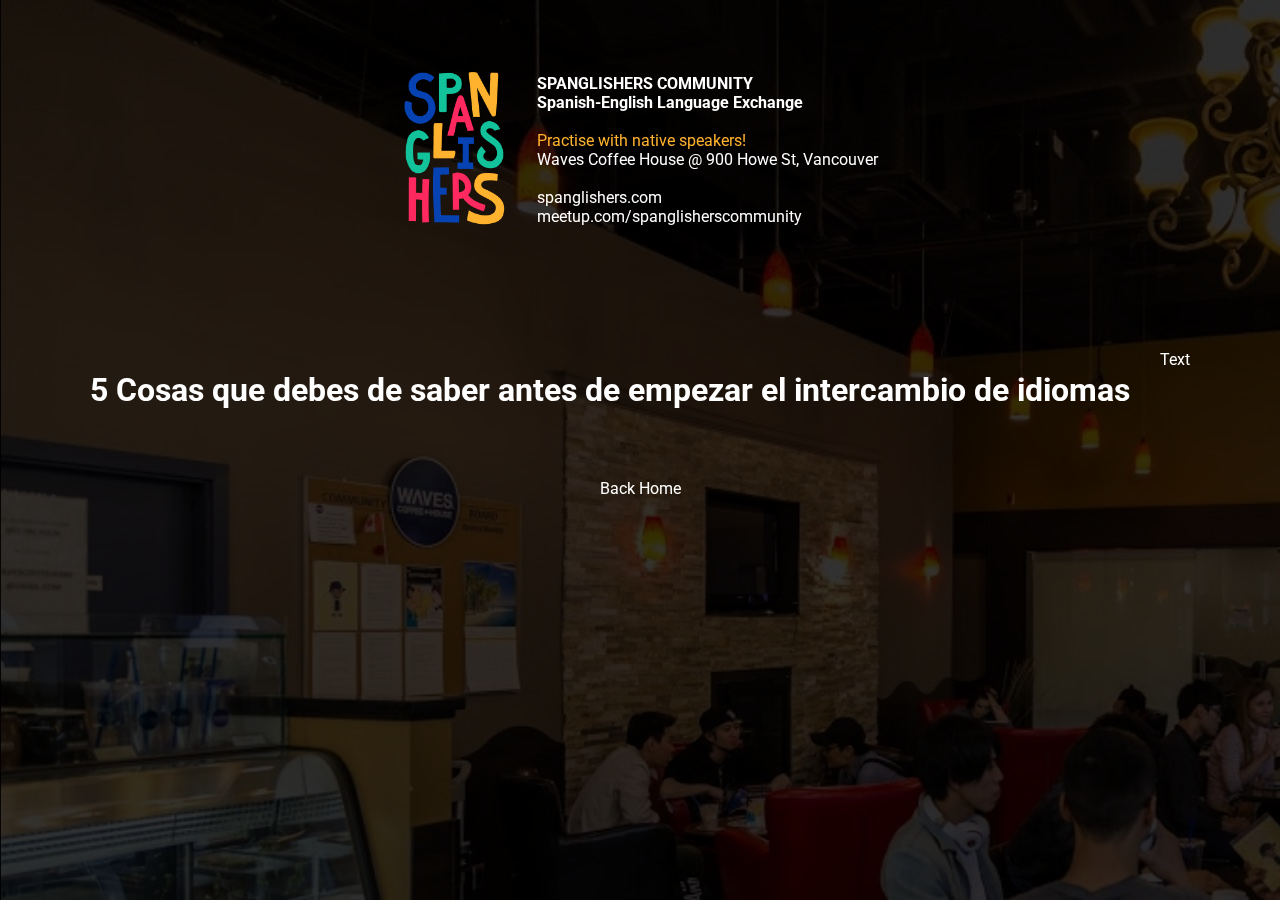
==== rules.html @ e2813980 "create rules page" ====
<!DOCTYPE html>
<html lang="en">
<head>
    <meta charset="UTF-8">
    <meta http-equiv="X-UA-Compatible" content="IE=edge">
    <meta name="viewport" content="width=device-width, initial-scale=1.0">
    <title>Spanglishers Community</title>
    <link rel="icon" type="image/x-icon" href="img/icon.png">
    <link rel="stylesheet" href="./css/style.css">
    <link rel="preconnect" href="https://fonts.googleapis.com"><link rel="preconnect" href="https://fonts.gstatic.com" crossorigin><link href="https://fonts.googleapis.com/css2?family=Roboto:wght@400;500;700&display=swap" rel="stylesheet">
</head>
<body background="./img/Waveslq.jpg">
    <div class="overlay">
        <header id="header">
            <div>
                <img class="logo" src="./img/logo-full-color-350x510.png" alt="Spanglishers Logo">
            </div>
            <div class="text">
                <p class="strong">SPANGLISHERS COMMUNITY</p>
                <p class="strong">Spanish-English Language Exchange</p>
                <br>
                <p class="color resp">Practise with native speakers!</p>
                <p class="resp">Waves Coffee House @ 900 Howe St, Vancouver</p>
                <br>
                <p class="resp">spanglishers.com</p>
                <p class="resp">meetup.com/spanglisherscommunity</p>
            </div>
        </header>
        <section class="fivethings">
            <h1>5 Cosas que debes de saber antes de empezar el intercambio de idiomas</h1>
            <p>Text</p>


        </section>


        <div class="links">
            <a class="backhome" href="./index.html">Back Home</a>
        </div>

    </div>
</body>
</html>
---- css/style.css ----
body {
    font-family: 'Roboto', sans-serif;
}

header {
    height: 300px;
    display: flex;
    align-items: center;
    justify-content: center;
}

.overlay {
    position: fixed;
    top: 0;
    left: 0;
    width: 100%;
    height: 100%;
    background-color: rgba(0, 0, 0, 0.8);
  }

.text {
    color: white;
}

img.logo {
    width: 105px;
}

img.here {
    display: block;
    margin: 0 auto;
}

p {
    padding-left: 30px;
    margin: 0;
}

.color {
    color: #ffb22e;
}

p.strong {
    font-weight: 700;
}

section {
    margin-top: 50px;
    display: flex;
    justify-content: center;
}

div.links {
    padding: 3rem;
    display: flex;
    justify-content: center;
}

a.rules {
    color: white;
    font-size: 3rem;
    text-decoration: none;
}

a.backhome {
    color: white;
    font-size: 1rem;
    text-decoration: none;
}

section.fivethings {
    color: white;
}



@media only screen and (max-width: 920px) {
    p {
        padding-left: 10px;
    }
    p.resp {
        font-size: 13px;
    }
    section {
        flex-direction: column;
        align-items: center;
        margin-top: 0px;
    }
  
  }
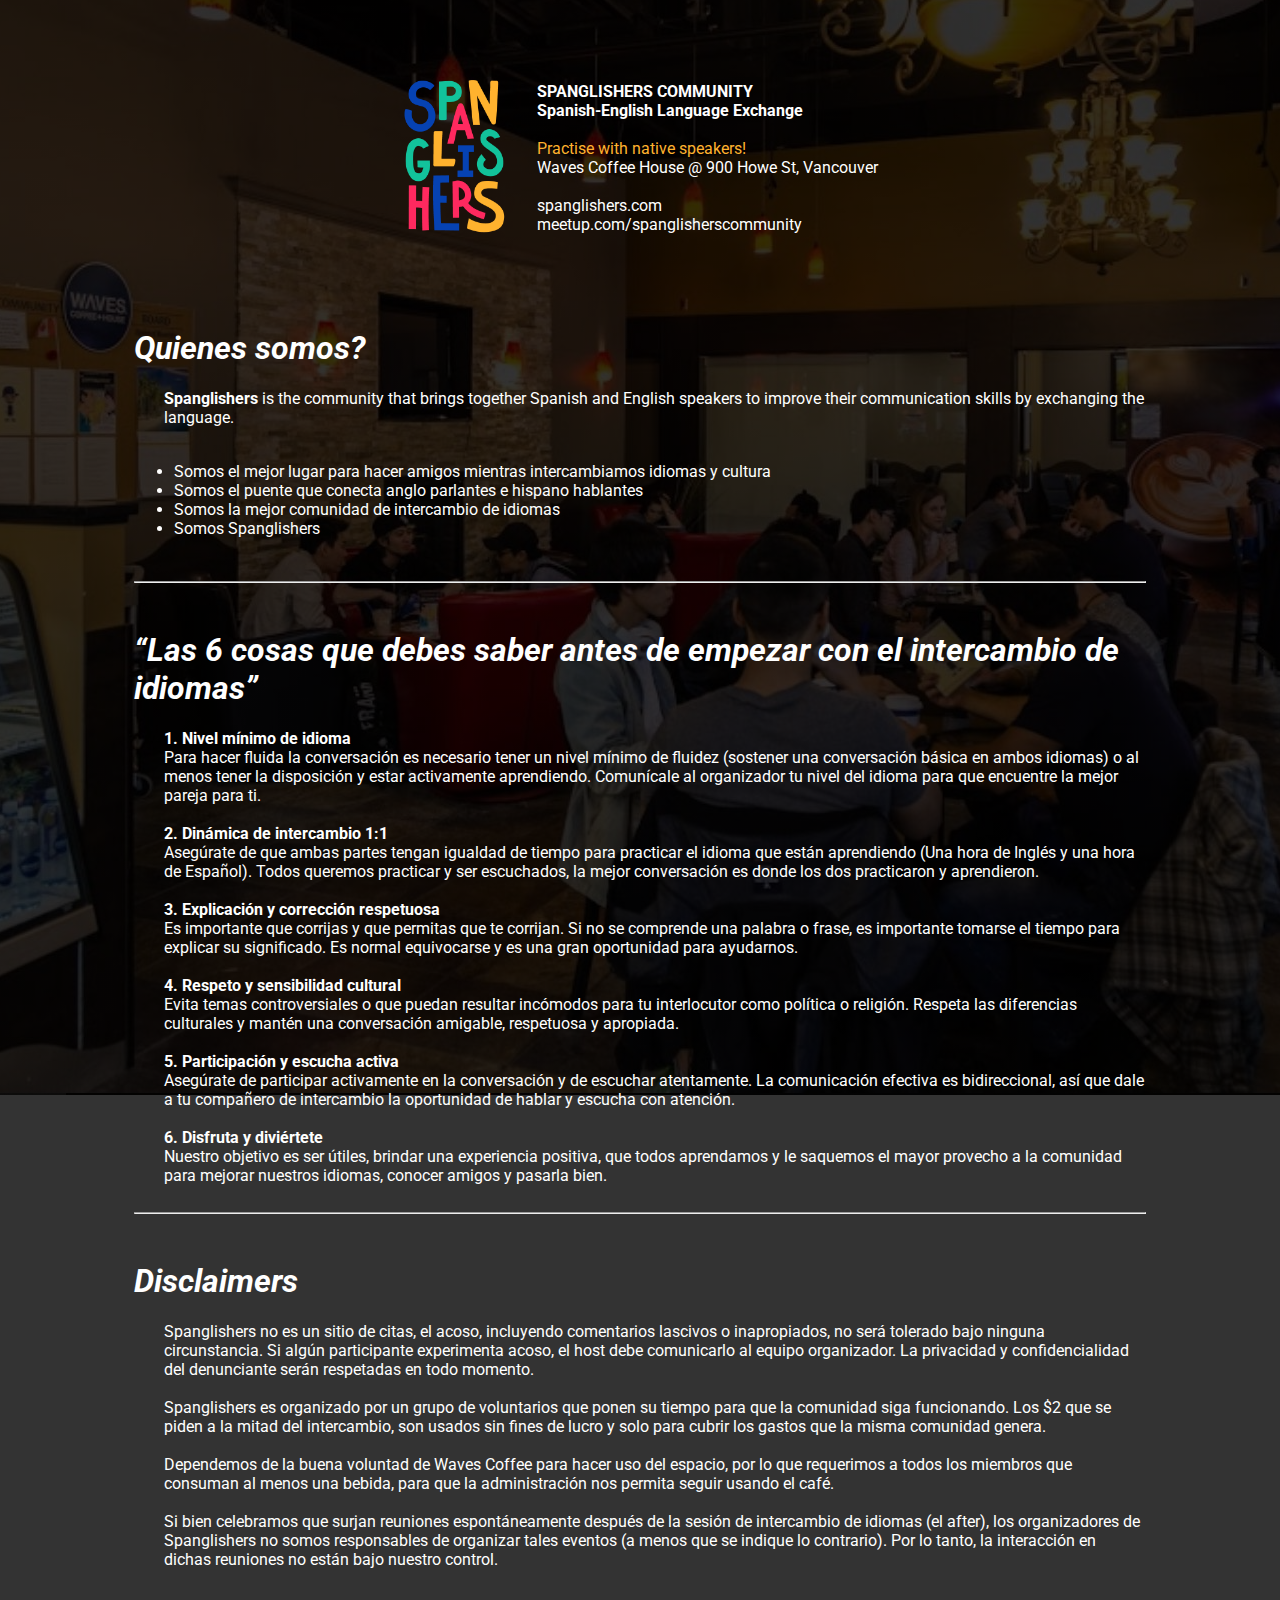
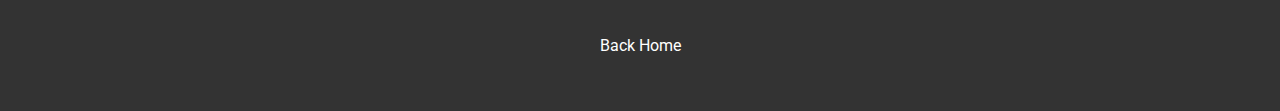
==== commit e790b781: "Update rules.html" ====
--- a/rules.html
+++ b/rules.html
@@ -9,35 +9,77 @@
     <link rel="stylesheet" href="./css/style.css">
     <link rel="preconnect" href="https://fonts.googleapis.com"><link rel="preconnect" href="https://fonts.gstatic.com" crossorigin><link href="https://fonts.googleapis.com/css2?family=Roboto:wght@400;500;700&display=swap" rel="stylesheet">
 </head>
-<body background="./img/Waveslq.jpg">
-    <div class="overlay">
-        <header id="header">
-            <div>
-                <img class="logo" src="./img/logo-full-color-350x510.png" alt="Spanglishers Logo">
-            </div>
-            <div class="text">
-                <p class="strong">SPANGLISHERS COMMUNITY</p>
-                <p class="strong">Spanish-English Language Exchange</p>
-                <br>
-                <p class="color resp">Practise with native speakers!</p>
-                <p class="resp">Waves Coffee House @ 900 Howe St, Vancouver</p>
-                <br>
-                <p class="resp">spanglishers.com</p>
-                <p class="resp">meetup.com/spanglisherscommunity</p>
-            </div>
-        </header>
-        <section class="fivethings">
-            <h1>5 Cosas que debes de saber antes de empezar el intercambio de idiomas</h1>
-            <p>Text</p>
+<body>
+    
+    <header id="header">
+        <div>
+            <img class="logo" src="./img/logo-full-color-350x510.png" alt="Spanglishers Logo">
+        </div>
+        <div class="text">
+            <p class="strong">SPANGLISHERS COMMUNITY</p>
+            <p class="strong">Spanish-English Language Exchange</p>
+            <br>
+            <p class="color resp">Practise with native speakers!</p>
+            <p class="resp">Waves Coffee House @ 900 Howe St, Vancouver</p>
+            <br>
+            <p class="resp">spanglishers.com</p>
+            <p class="resp">meetup.com/spanglisherscommunity</p>
+        </div>
+    </header>
+
+    <section class="fivethings">
+        <h1 class="centered">Quienes somos?</h1>
+        <p><strong>Spanglishers</strong> is the community that brings together Spanish and English speakers to improve their communication skills by exchanging the language.</p>
+        <br>
+        <ul>
+            <li>Somos el mejor lugar para hacer amigos mientras intercambiamos idiomas y cultura</li>
+            <li>Somos el puente que conecta anglo parlantes e hispano hablantes</li>
+            <li>Somos la mejor comunidad de intercambio de idiomas</li>
+            <li>Somos Spanglishers</li>
+        </ul>
+        <br>
+        <hr>
+        <br>
+        <h1 class="centered">“Las 6 cosas que debes saber antes de empezar con el intercambio de idiomas”</h1>
+        <p><strong>1. Nivel mínimo de idioma</strong></p>
+        <p>Para hacer fluida la conversación es necesario tener un nivel mínimo de fluidez (sostener una conversación básica en ambos idiomas) o al menos tener la disposición y estar activamente aprendiendo. Comunícale al organizador tu nivel del idioma para que encuentre la mejor pareja para ti.</p>
+        <br>
+        <p><strong>2. Dinámica de intercambio 1:1</strong></p>
+        <p>Asegúrate de que ambas partes tengan igualdad de tiempo para practicar el idioma que están aprendiendo (Una hora de Inglés y una hora de Español). Todos queremos practicar y ser escuchados, la mejor conversación es donde los dos practicaron y aprendieron.</p>
+        <br>
+        <p><strong>3. Explicación y corrección respetuosa</strong></p>
+        <p>Es importante que corrijas y que permitas que te corrijan. Si no se comprende una palabra o frase, es importante tomarse el tiempo para explicar su significado. Es normal equivocarse y es una gran oportunidad para ayudarnos.</p>
+        <br>
+        <p><strong>4. Respeto y sensibilidad cultural</strong></p>
+        <p>Evita temas controversiales o que puedan resultar incómodos para tu interlocutor como política o religión. Respeta las diferencias culturales y mantén una conversación amigable, respetuosa y apropiada.</p>
+        <br>
+        <p><strong>5. Participación y escucha activa</strong></p>
+        <p>Asegúrate de participar activamente en la conversación y de escuchar atentamente. La comunicación efectiva es bidireccional, así que dale a tu compañero de intercambio la oportunidad de hablar y escucha con atención.</p>
+        <br>
+        <p><strong>6. Disfruta y diviértete</strong></p>
+        <p>Nuestro objetivo es ser útiles, brindar una experiencia positiva, que todos aprendamos y le saquemos el mayor provecho a la comunidad para mejorar nuestros idiomas, conocer amigos y pasarla bien.</p>
+        <br>
+        <hr>
+        <br>
+        <h1 class="centered">Disclaimers</h1>
+        <p class="italics">Spanglishers no es un sitio de citas, el acoso, incluyendo comentarios lascivos o inapropiados, no será tolerado bajo ninguna circunstancia. Si algún participante experimenta acoso, el host debe comunicarlo al equipo organizador. La privacidad y confidencialidad del denunciante serán respetadas en todo momento.</p>
+        <br>
+        <p class="italics">Spanglishers es organizado por un grupo de voluntarios que ponen su tiempo para que la comunidad siga funcionando. Los $2 que se piden a la mitad del intercambio, son usados sin fines de lucro y solo para cubrir los gastos que la misma comunidad genera.</p>
+        <br>
+        <p class="italics">Dependemos de la buena voluntad de Waves Coffee para hacer uso del espacio, por lo que requerimos a todos los miembros que consuman al menos una bebida, para que la administración nos permita seguir usando el café.</p>
+        <br>
+        <p class="italics">Si bien celebramos que surjan reuniones espontáneamente después de la sesión de intercambio de idiomas (el after), los organizadores de Spanglishers no somos responsables de organizar tales eventos (a menos que se indique lo contrario). Por lo tanto, la interacción en dichas reuniones no están bajo nuestro control.</p>
+        <br>
 
 
-        </section>
+
+    </section>
 
 
-        <div class="links">
-            <a class="backhome" href="./index.html">Back Home</a>
-        </div>
+    <div class="links">
+        <a class="backhome" href="./index.html">Back Home</a>
+    </div>
 
-    </div>
+
 </body>
-</html>+</html>
--- a/css/style.css
+++ b/css/style.css
@@ -1,6 +1,16 @@
 body {
     font-family: 'Roboto', sans-serif;
+  
+    background: 
+      /* top, transparent */ 
+      linear-gradient(
+        rgba(0, 0, 0, 0.8), 
+        rgba(0, 0, 0, 0.8)
+      ),
+      /* bottom, image */
+      url('../img/Waveslq.jpg') no-repeat fixed center;
 }
+
 
 header {
     height: 300px;
@@ -9,14 +19,6 @@
     justify-content: center;
 }
 
-.overlay {
-    position: fixed;
-    top: 0;
-    left: 0;
-    width: 100%;
-    height: 100%;
-    background-color: rgba(0, 0, 0, 0.8);
-  }
 
 .text {
     color: white;
@@ -44,11 +46,6 @@
     font-weight: 700;
 }
 
-section {
-    margin-top: 50px;
-    display: flex;
-    justify-content: center;
-}
 
 div.links {
     padding: 3rem;
@@ -70,6 +67,14 @@
 
 section.fivethings {
     color: white;
+    display: block;
+    margin: 0 auto;
+    width: 80%;
+}
+
+h1.centered {
+    font-size: 2rem;
+    font-style: italic;
 }
 
 
